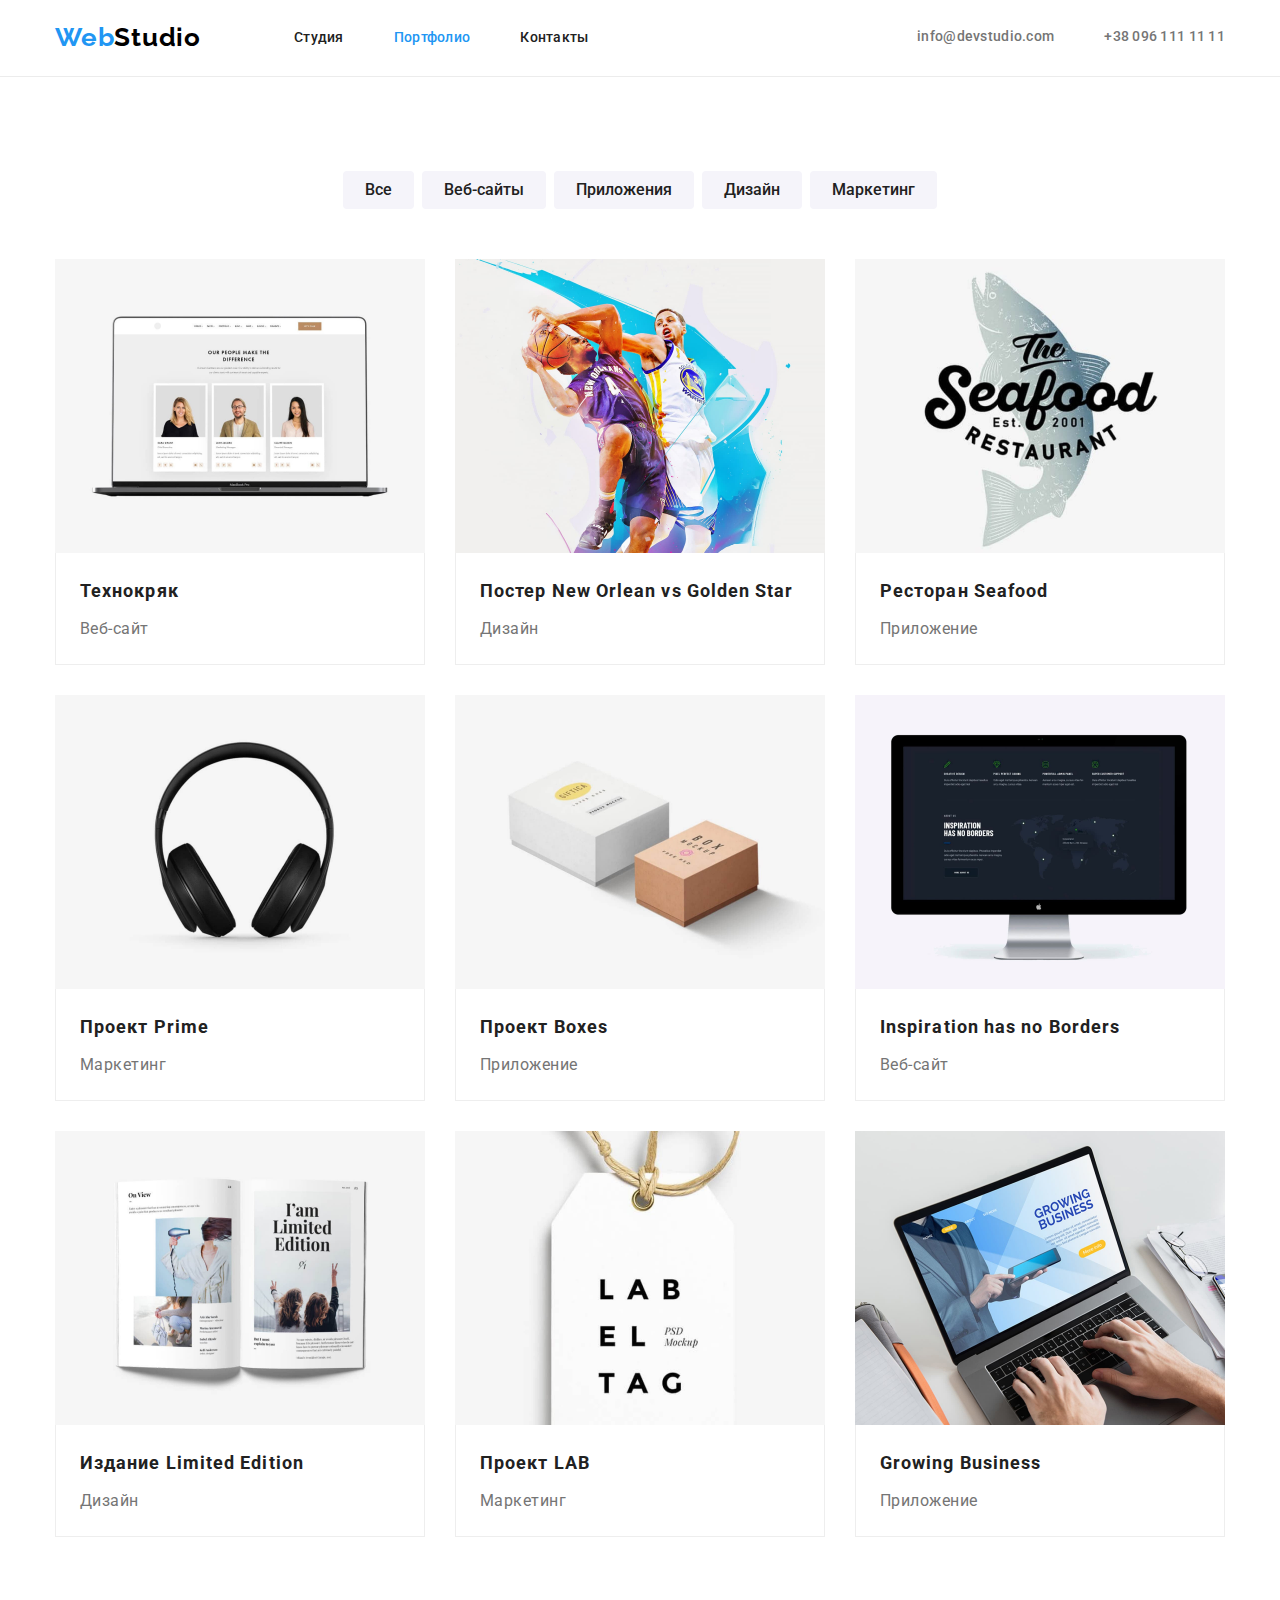
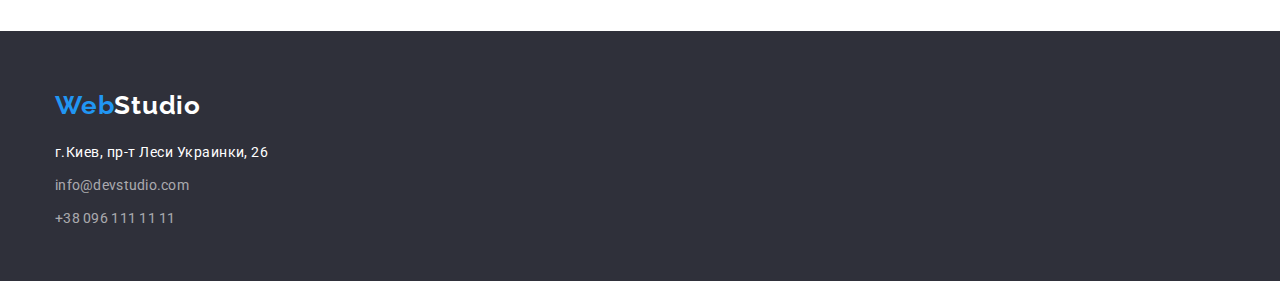
==== portfolio.html @ b526edb5 "1" ====
<!DOCTYPE html>
<html lang="en">

<head>
    <meta charset="UTF-8">
    <meta http-equiv="X-UA-Compatible" content="IE=edge">
    <meta name="viewport" content="width=device-width, initial-scale=1.0">
    <title>Web Studio-portfolio</title>
    <link rel="preconnect" href="https://fonts.googleapis.com">
    <link rel="preconnect" href="https://fonts.gstatic.com" crossorigin>
    <link rel="stylesheet"
        href="https://cdnjs.cloudflare.com/ajax/libs/modern-normalize/1.0.0/modern-normalize.min.css" />
    <link
        href="https://fonts.googleapis.com/css2?family=Raleway:wght@700&family=Roboto:wght@400;500;700;900&display=swap"
        rel="stylesheet">
    <link rel="stylesheet" href="./css/styles.css" />
</head>

<body>
    <header class="header-block ">
        <div class="container">
            <div class="flex-container">
                <!-- Навігація на інші сторінки -->
                <nav class="h-nav">
                    <a href="./index.html" class="logo">
                        <span class="logo-blue">Web</span>Studio
                    </a>
                    <ul class="site-nav list">
                        <li class="item"><a href="./index.html" class="nav-link ">Студия</a></li>
                        <li class="item"><a href="./portfolio.html" class="nav-link current">Портфолио</a></li>
                        <li class="item"><a href="" class="nav-link">Контакты</a></li>
                    </ul>
                </nav>
                <ul class="contact-list list">
                    <li class="item"><a class="contact-link" href="mailto:info@devstudio.com">info@devstudio.com</a>
                    </li>
                    <li class="item"><a class="contact-link" href="tel:+380961111111">+38 096 111 11 11</a></li>
                </ul>
            </div>
        </div>
    </header>
    <main>
        <section class="section">
            <!-- Схований заголовок -->
            <h1 class="visually-hidden">Портфолио</h1>

            <div class="container ">
                <ul class="buttons list ">
                    <li class="item"> <button type="button" class="button-portfolio current-btn">Все</button></li>
                    <li class="item"> <button type="button" class="button-portfolio">Веб-сайты</button> </li>
                    <li class="item"> <button type="button" class="button-portfolio">Приложения</button> </li>
                    <li class="item"> <button type="button" class="button-portfolio">Дизайн</button> </li>
                    <li class="item"> <button type="button" class="button-portfolio">Маркетинг</button> </li>
                </ul>

                <ul class="examples list ">
                    <li class="item-portfolio">
                        <img width="370" src="./images/laptop.jpg" alt="Ноутбук на якому зображено приклад сайту "
                            class="examples-img">
                        <div class="border-botom">
                            <h2 class="examples-title">Технокряк</h2>
                            <p class="examples-text">Веб-сайт</p>
                        </div>
                    </li>

                    <li class="item-portfolio">
                        <img width="370" src="./images/basketbol.jpg" alt="плакат з баскетболістами"
                            class="examples-img">
                        <div class="border-botom">
                            <h2 class="examples-title">Постер <span lang="en">New Orlean vs Golden Star</span></h2>
                            <p class="examples-text">Дизайн</p>
                        </div>
                    </li>
                    <li class="item-portfolio">
                        <img width="370" src="./images/fish.jpg" alt="Логотип ресторану'The Seafood'"
                            class="examples-img">
                        <div class="border-botom">
                            <h2 class="examples-title">Ресторан <span lang="en">Seafood</span></h2>
                            <p class="examples-text">Приложение</p>
                        </div>
                    </li>
                    <li class="item-portfolio">
                        <img width="370" src="./images/headphones.jpg" alt="Накладні навушники" class="examples-img">
                        <div class="border-botom">
                            <h2 class="examples-title">Проект <span lang="en">Prime</span></h2>
                            <p class="examples-text">Маркетинг</p>
                        </div>
                    </li>
                    <li class="item-portfolio">
                        <img width="370" src="./images/2-box.jpg" alt="Зображено 2 коробки " class="examples-img">
                        <div class="border-botom">
                            <h2 class="examples-title">Проект <span lang="en">Boxes</span></h2>
                            <p class="examples-text">Приложение</p>
                        </div>
                    </li>
                    <li class="item-portfolio">
                        <img width="370" src="./images/monitor.jpg" alt="Монітор з зображеним прикладом сайту"
                            class="examples-img">
                        <div class="border-botom">
                            <h2 class="examples-title" lang="en">Inspiration has no Borders</h2>
                            <p class="examples-text">Веб-сайт</p>
                        </div>
                    </li>
                    <li class="item-portfolio">
                        <img width="370" src="./images/magazine.jpg" alt="відкритий журнал" class="examples-img">
                        <div class="border-botom">
                            <h2 class="examples-title">Издание <span lang="en">Limited Edition</span></h2>
                            <p class="examples-text">Дизайн</p>
                        </div>
                    </li>
                    <li class="item-portfolio">
                        <img width="370" src="./images/leable.jpg" alt="Бірка для одягу" class="examples-img">
                        <div class="border-botom">
                            <h2 class="examples-title">Проект <span lang="en">LAB</span></h2>
                            <p class="examples-text">Маркетинг</p>
                        </div>
                    </li>
                    <li class="item-portfolio">
                        <img width="370" src="./images/laptop-hands.jpg" alt="Ноутбук , хтось друкує"
                            class="examples-img">
                        <div class="border-botom">
                            <h2 class="examples-title" lang="en">Growing Business</h2>
                            <p class="examples-text">Приложение</p>
                        </div>
                    </li>
                </ul>
            </div>
        </section>
    </main>
    <footer>
        <div class="container">
            <a href="./index.html" class="logo">
                <span class="logo-blue">Web</span>Studio
            </a>
            <address>
                <ul class="list">
                    <li class="footer-item"><a target="_blank" class="address-ofice" rel="noreferrer noopener"
                            href=" https://goo.gl/maps/ZoGBy2pLPGvZENqX7">
                            г.Киев, пр-т Леси Украинки, 26</a></li>
                    <li class="footer-item"><a class="contact-link"
                            href="mailto:info@devstudio.com">info@devstudio.com</a>
                    </li>
                    <li class="footer-item"><a class="contact-link" href="tel:+380961111111">+38 096 111 11 11</a></li>
                </ul>
            </address>
        </div>
    </footer>
</body>

</html>
---- css/styles.css ----
/* MAIN global properties */
:root {
    --primary-text-color: #757575;
    --accent-color: #2196F3;
    --title-text-color: #212121;
    --primary-bacground-color: #ffffff;
}

body {
    margin: 0;

    font-family: 'Roboto', sans-serif;
    color: var(--title-text-color);
    font-size: 16px;
    letter-spacing: 0.03em;
    background-color: var(--primary-bacground-color);
}

.visually-hidden {
    position: absolute;
    width: 1px;
    height: 1px;
    margin: -1px;
    border: 0;
    padding: 0;
    white-space: nowrap;
    clip-path: inset(100%);
    clip: rect(0 0 0 0);
    overflow: hidden;
}

h1, h2, h3, p, ul {
    margin-top: 0;
    margin-bottom: 0;
    padding-inline-start: 0;
}

a {
    font-style: normal;
    text-decoration-line: none;
}

.list {
    list-style: none;
}

button {
    text-decoration: none;
    font-family: inherit;
    border: none;
    cursor: pointer;
}

.container {
    max-width: 1200px;
    padding-left: 15px;
    padding-right: 15px;
    margin-left: auto;
    margin-right: auto;
}

.section {
    padding-top: 94px;
    padding-bottom: 94px;

}

/* HEADER */
.h-nav {
    display: flex;
    align-items: center;
    flex-wrap: wrap;
}

.header-block {
    border-bottom: 1px solid #ECECEC;

}

.flex-container {
    display: flex;
    align-items: center;
    flex-wrap: wrap;


}

.site-nav {

    display: flex;
    padding: 0;
    margin-block-start: 0;
    margin-block-end: 0;

}

.site-nav .item:not(:last-child),
.contact-list .item:not(:last-child) {
    margin-right: 50px;
}

.contact-list {

    margin-left: auto;
    display: flex;
    height: 17px;

}



.logo {
    text-decoration: none;
    font-family: 'Raleway', sans-serif;
    font-weight: 700;
    font-size: 26px;
    line-height: 1, 19;
    letter-spacing: 0.03em;
    color: #000000;

    margin-right: 93px;
}

.nav-link {
    color: var(--title-text-color);
    padding-top: 30px;
    padding-bottom: 30px;
    display: inline-block
}

.logo-blue, .nav-link:hover,
.nav-link:focus, .contact-link:hover,
.contact-link:focus, .current {
    color: var(--accent-color);
}

.nav-link,
.contact-link {
    font-size: 14px;
    line-height: 1.14;
    font-weight: 500;
    letter-spacing: 0.02em;
}

.contact-link {
    color: var(--primary-text-color);
    display: flex;
}

/* hero */
.hero {
    background-color: #2F303A;

    padding-bottom: 200px;
    padding-top: 200px;
}




.hero-title {
    color: #F5F4FA;
    font-weight: 900;
    font-size: 44px;
    line-height: 1.36;
    text-align: center;
    letter-spacing: 0.06em;
    text-transform: uppercase;

    margin-bottom: 30px;
    max-width: 700px;

    margin-left: auto;
    margin-right: auto;

}

.button-hero {
    background-color: var(--accent-color);
    color: #F5F4FA;

    display: block;
    min-width: 200px;
    height: 50px;
    border-radius: 4px;
    margin-right: auto;
    margin-left: auto;
}

.button-hero:hover,
.button-hero:focus{
background-color: #188CE8;
;
}
.button-portfolio:hover,
.button-portfolio:focus,
.current-btn {
    background-color: var(--accent-color);
    color: #ffffff;
}

/* Приимущества */
.benefits {
    padding-top: 94px;
}

.benefits .list {
    display: flex;
    flex-wrap: wrap;
    gap: 30px;

    justify-content: center;
}

.benefits-title {
    font-size: 14px;
    line-height: 1.14;
    text-transform: uppercase;
    margin-bottom: 10px;

}

.item-benefit {
    min-height: 100px;
    max-width: 270px;
}

/* .list .item-benefit:not(:last-child) {
    margin-right: 30px;
} */

.benefits-text {
    font-size: 14px;
    line-height: 1.71;
    color: var(--primary-text-color);
    font-weight: 400;
    margin-block-end: 0;
    margin-block-start: 0;
}


.section-title {
    font-size: 36px;
    line-height: 1.17;
    text-align: center;
    margin-bottom: 50px;
}

/* works */


.works .list {
    display: flex;
    gap: 30px;
    flex-wrap: wrap;


    justify-content: center;
}

.works {
    padding-top: 0px;
}

/* stuff */
.team {
    background-color: #F5F4FA;
}

.team .list {
    display: flex;
    flex-wrap: wrap;
    gap: 30px;
    padding-inline-start: 0;

    justify-content: center;
}

.item-stuff {
    background: #FFFFFF;
    box-shadow: 0px 1px 3px rgba(0, 0, 0, 0.12), 0px 1px 1px rgba(0, 0, 0, 0.14), 0px 2px 1px rgba(0, 0, 0, 0.2);
    border-radius: 0px 0px 4px 4px;
}

/* .item-stuff:not(:last-child) {
    margin-right: 30px;
} */

.employee-name {
    font-weight: 500;
    font-size: 16px;
    line-height: 1.19;
    text-align: center;

    padding-top: 30px;
    margin-bottom: 10px;
}

.employee-position {
    color: var(--primary-text-color);
    line-height: 1.19;
    font-weight: 400;

    margin: 0;
    text-align: center;

    padding-bottom: 30px;
}

/* portfolio */
.examples {}



.button-portfolio {
    background-color: #F5F4FA;
    color: var(--title-text-color);
    line-height: 1.62;
    font-weight: 500;

    padding: 6px 22px;
    border-radius: 4px;

}


.buttons {
    display: flex;
    flex-wrap: wrap;
    gap: 8px;
    justify-content: center;
}


.examples-img {
    display: block;
    max-width: 100%;
    height: auto;
}

.examples-title {
    font-size: 18px;
    line-height: 2;
    letter-spacing: 0.06em;

    margin-bottom: 5px;

}


.item-portfolio {
    width: 370px;

    background: #FFFFFF;


}

.border-botom {
    border-bottom: 1px solid #EEEEEE;
    border-left: 1px solid #EEEEEE;
    border-right: 1px solid #EEEEEE;

    padding: 20px 24px;
}

.examples {
    display: flex;
    flex-wrap: wrap;
    gap: 30px;
    margin-top: 50px;

    justify-content: center;
}

/* .examples .item-portfolio:nth-child(3n) {
    margin-right: 0;
}

.examples .item-portfolio:nth-last-child(-n + 3) {
    margin-bottom: 0;
} */

.examples-text {
    color: var(--primary-text-color);
    line-height: 1.88;
    font-weight: 400;
}

/* futer */
footer {
    padding-top: 60px;
    padding-bottom: 60px;
    background-color: #2F303A;
    max-height: 250px;
}





.address-ofice,
footer .contact-link {
    font-size: 14px;
    line-height: 1.71;
    font-weight: 400;
}

footer .logo,
.address-ofice {
    color: #ffffff;
}

footer .logo {
    display: block;
    margin-bottom: 20px;
}

.list .footer-item:not(:last-child) {
    margin-bottom: 9px;
}

footer .contact-link {
    color: rgba(255, 255, 255, 0.6);
}
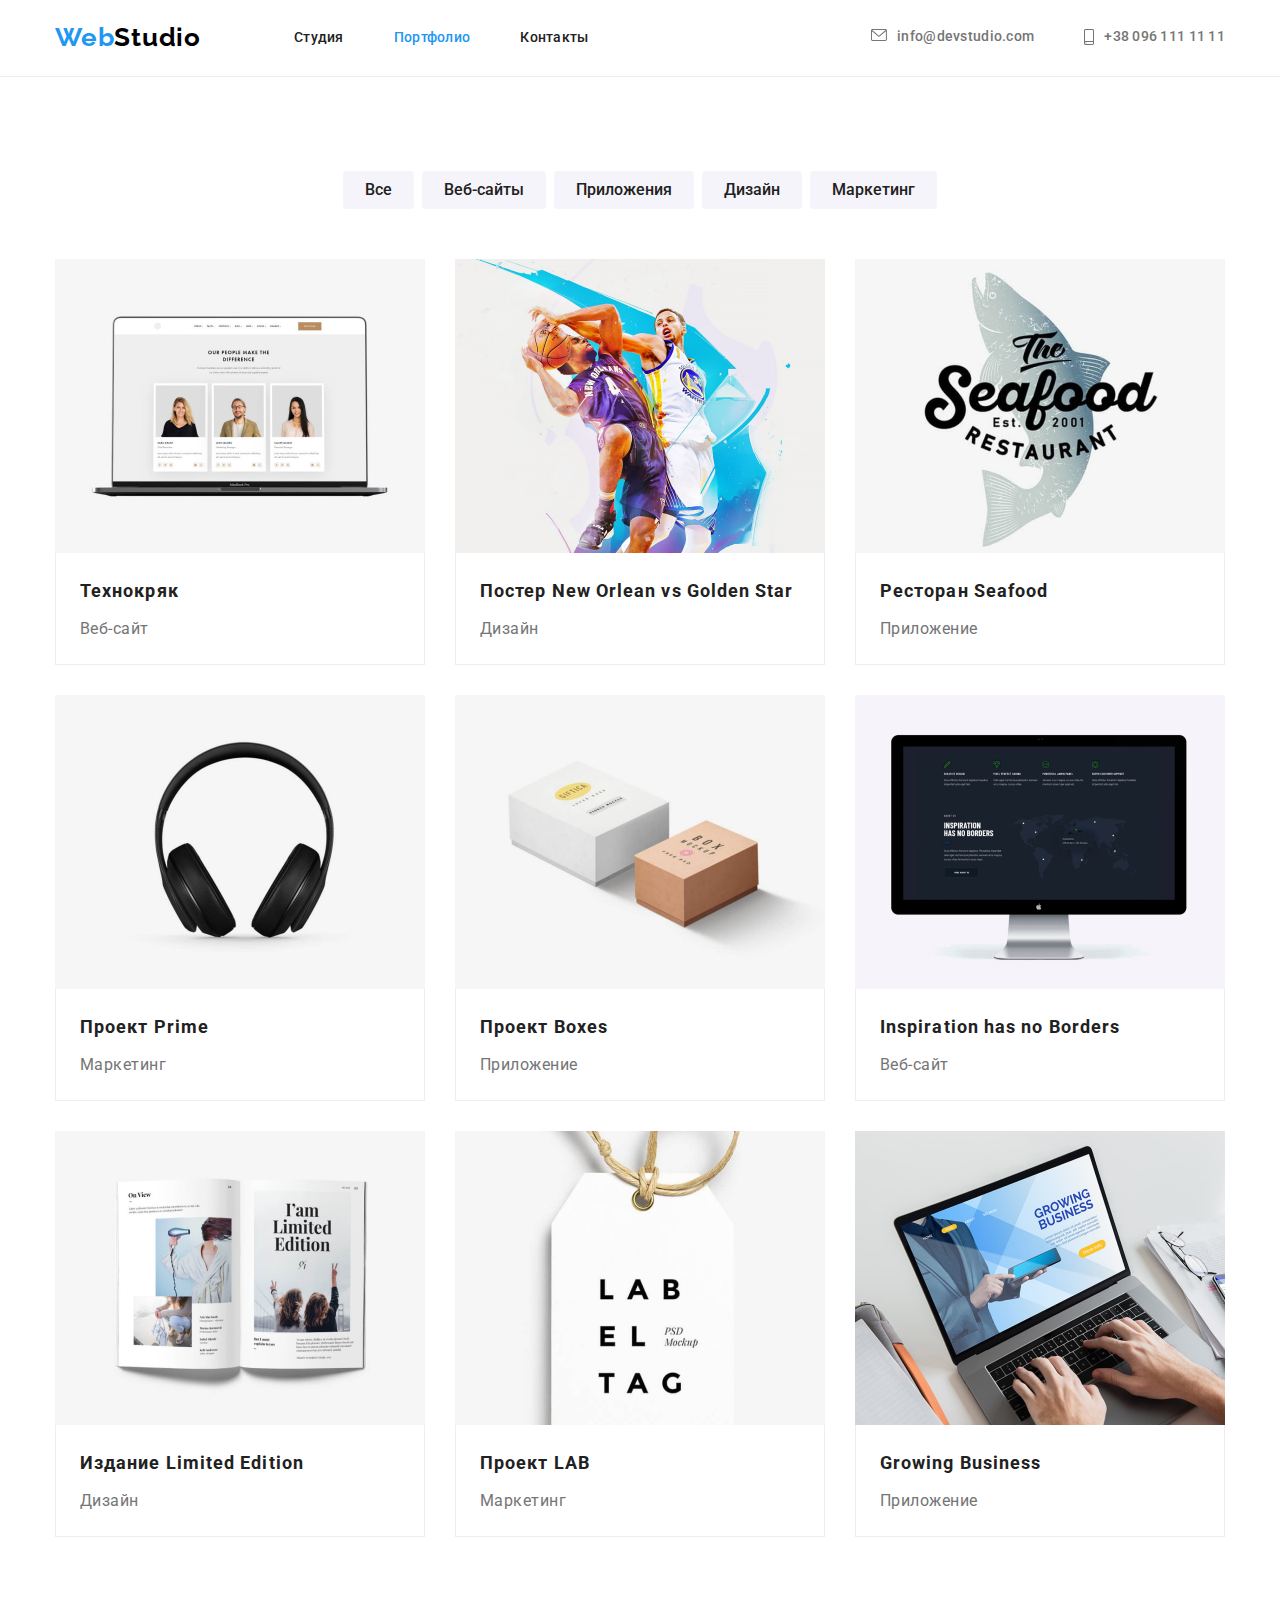
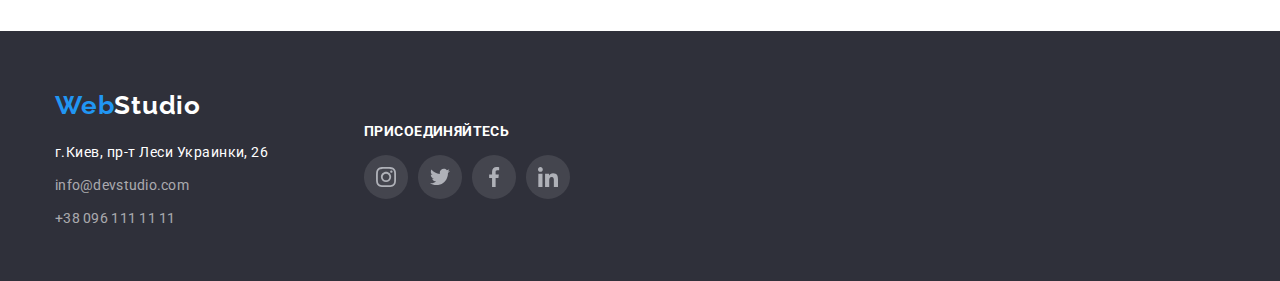
==== commit 02360d58: "Fin-hm04" ====
--- a/portfolio.html
+++ b/portfolio.html
@@ -32,9 +32,29 @@
                     </ul>
                 </nav>
                 <ul class="contact-list list">
-                    <li class="item"><a class="contact-link" href="mailto:info@devstudio.com">info@devstudio.com</a>
-                    </li>
-                    <li class="item"><a class="contact-link" href="tel:+380961111111">+38 096 111 11 11</a></li>
+                    <li class="item"><a class="contact-link" href="mailto:info@devstudio.com">
+                            <div class="moilto">
+                                <svg class=" icon">
+                                    <use href="./images/icon.svg#icon-envelope"></use>
+                                </svg>info@devstudio.com
+                            </div>
+                        </a>
+                    </li>
+                    <li>
+                        <use>
+
+                        </use>
+                    </li>
+                    <li class="item">
+                        <a class="contact-link" href="tel:+380961111111">
+                            <div class="moilto">
+                                <svg class=" icon-s">
+                                    <use href="./images/icon.svg#icon-smartphone"></use>
+                                </svg>
+                                +38 096 111 11 11
+                            </div>
+                        </a>
+                    </li>
                 </ul>
             </div>
         </div>
@@ -46,7 +66,7 @@
 
             <div class="container ">
                 <ul class="buttons list ">
-                    <li class="item"> <button type="button" class="button-portfolio current-btn">Все</button></li>
+                    <li class="item"> <button type="button" class="button-portfolio">Все</button></li>
                     <li class="item"> <button type="button" class="button-portfolio">Веб-сайты</button> </li>
                     <li class="item"> <button type="button" class="button-portfolio">Приложения</button> </li>
                     <li class="item"> <button type="button" class="button-portfolio">Дизайн</button> </li>
@@ -128,21 +148,58 @@
         </section>
     </main>
     <footer>
-        <div class="container">
-            <a href="./index.html" class="logo">
-                <span class="logo-blue">Web</span>Studio
-            </a>
-            <address>
-                <ul class="list">
-                    <li class="footer-item"><a target="_blank" class="address-ofice" rel="noreferrer noopener"
-                            href=" https://goo.gl/maps/ZoGBy2pLPGvZENqX7">
-                            г.Киев, пр-т Леси Украинки, 26</a></li>
-                    <li class="footer-item"><a class="contact-link"
-                            href="mailto:info@devstudio.com">info@devstudio.com</a>
-                    </li>
-                    <li class="footer-item"><a class="contact-link" href="tel:+380961111111">+38 096 111 11 11</a></li>
-                </ul>
+        <div class=" container ">
+            <div class="footer-adress">
+                <a href="./index.html" class="logo">
+                    <span class="logo-blue">Web</span>Studio
+                </a>
+                <address>
+                    <ul class="list">
+                        <li class="footer-item"><a target="_blank" class="address-ofice" rel="noreferrer noopener"
+                                href=" https://goo.gl/maps/ZoGBy2pLPGvZENqX7">
+                                г.Киев, пр-т Леси
+                                Украинки, 26</a></li>
+                        <li class="footer-item"><a class="contact-link"
+                                href="mailto:info@devstudio.com">info@devstudio.com</a>
+                        </li>
+                        <li class="footer-item"><a class="contact-link" href="tel:+380961111111">+38
+                                096 111 11 11</a></li>
+                    </ul>
+            </div>
             </address>
+            <div class="footer-media">
+                <h2>присоединяйтесь</h2>
+                <ul class="employee-list-media">
+                    <li class="item-media">
+                        <a class="link-media" href="">
+                            <svg class="media-svg">
+                                <use href="./images/icon.svg#insta"></use>
+                            </svg>
+                        </a>
+                    </li>
+                    <li class="item-media">
+                        <a class="link-media" href="">
+                            <svg class="media-svg">
+                                <use href="./images/icon.svg#twiter"></use>
+                            </svg>
+                        </a>
+                    </li>
+                    <li class="item-media">
+                        <a class="link-media" href="">
+                            <svg class="media-svg">
+                                <use href="./images/icon.svg#facebok"></use>
+                            </svg>
+                        </a>
+                    </li>
+                    <li class="item-media">
+                        <a class="link-media" href="">
+                            <svg class="media-svg">
+                                <use href="./images/icon.svg#linkendin"></use>
+                            </svg>
+                        </a>
+                    </li>
+                </ul>
+            </div>
         </div>
     </footer>
 </body>
--- a/css/styles.css
+++ b/css/styles.css
@@ -65,6 +65,10 @@
 
 }
 
+img {
+    display: block;
+}
+
 /* HEADER */
 .h-nav {
     display: flex;
@@ -128,12 +132,14 @@
     display: inline-block
 }
 
-.logo-blue, .nav-link:hover,
-.nav-link:focus, .contact-link:hover,
-.contact-link:focus, .current {
+.nav-link:hover,
+.nav-link:focus,
+.logo-blue, .current {
     color: var(--accent-color);
 }
 
+/* .contact-link:hover, */
+/* .contact-link:focus , */
 .nav-link,
 .contact-link {
     font-size: 14px;
@@ -147,6 +153,36 @@
     display: flex;
 }
 
+.moilto {
+    display: flex;
+    gap: 10px;
+}
+
+.moilto:hover .icon,
+.moilto:focus .icon,
+.moilto:hover .icon-s,
+.moilto:focus .icon-s,
+.moilto:hover,
+.moilto:focus {
+    color: var(--accent-color);
+    fill: var(--accent-color);
+}
+
+.icon {
+    display: inline-block;
+    height: 12px;
+    width: 16px;
+    fill: var(--primary-text-color);
+}
+
+.icon-s {
+    display: inline-block;
+    height: 16px;
+    width: 10px;
+    fill: var(--primary-text-color);
+}
+
+
 /* hero */
 .hero {
     background-color: #2F303A;
@@ -155,7 +191,11 @@
     padding-top: 200px;
 }
 
-
+.hero {
+    background-image: linear-gradient(to right, rgba(46, 48, 58, 0.41), rgba(47, 47, 58, 0.4)), url("../images/bacground-hero.jpg");
+    background-size: cover;
+
+}
 
 
 .hero-title {
@@ -188,15 +228,20 @@
 }
 
 .button-hero:hover,
-.button-hero:focus{
-background-color: #188CE8;
-;
-}
+.button-hero:focus {
+    background-color: #188CE8;
+    ;
+}
+
 .button-portfolio:hover,
 .button-portfolio:focus,
 .current-btn {
     background-color: var(--accent-color);
     color: #ffffff;
+    box-shadow: 0px 3px 1px rgba(0, 0, 0, 0.1),
+        0px 1px 2px rgba(0, 0, 0, 0.08),
+        0px 2px 2px rgba(0, 0, 0, 0.12);
+
 }
 
 /* Приимущества */
@@ -210,6 +255,26 @@
     gap: 30px;
 
     justify-content: center;
+}
+
+.benefit-top-box {
+    width: 270px;
+    height: 120px;
+
+    background: #F5F4FA;
+    border-radius: 4px;
+    margin-bottom: 30px;
+
+    display: flex;
+    align-items: center;
+    justify-content: center;
+
+}
+
+.benefit-logo {
+    width: 70px;
+    height: 70px;
+
 }
 
 .benefits-title {
@@ -225,9 +290,7 @@
     max-width: 270px;
 }
 
-/* .list .item-benefit:not(:last-child) {
-    margin-right: 30px;
-} */
+
 
 .benefits-text {
     font-size: 14px;
@@ -280,6 +343,8 @@
     background: #FFFFFF;
     box-shadow: 0px 1px 3px rgba(0, 0, 0, 0.12), 0px 1px 1px rgba(0, 0, 0, 0.14), 0px 2px 1px rgba(0, 0, 0, 0.2);
     border-radius: 0px 0px 4px 4px;
+
+    padding-bottom: 32px;
 }
 
 /* .item-stuff:not(:last-child) {
@@ -304,8 +369,92 @@
     margin: 0;
     text-align: center;
 
-    padding-bottom: 30px;
-}
+
+}
+
+.employee-list-media {
+    justify-content: center;
+
+    margin-top: 16px;
+
+    display: flex;
+    list-style: none;
+    gap: 10px;
+
+}
+
+.item-media {
+    border-radius: 50%;
+
+}
+
+.link-media {
+    border-radius: 50%;
+
+    display: flex;
+
+    align-items: center;
+    justify-content: center;
+    width: 44px;
+    height: 44px;
+}
+
+.media-svg {
+
+
+    fill: #AFB1B8;
+
+    width: 20px;
+    height: 20px;
+}
+
+
+.item-media:hover .media-svg,
+.item-media:hover,
+.item-media:focus .media-svg,
+.item-media:focus {
+    background-color: var(--accent-color);
+    fill: white;
+
+}
+
+/* Clients */
+
+
+.clients-list {
+    display: flex;
+    list-style: none;
+    flex-wrap: wrap;
+    gap: 30px;
+
+
+}
+
+.clients-item {}
+
+.clients-link {
+    display: inline-flex;
+    justify-content: center;
+    align-items: center;
+
+
+    width: 170px;
+    height: 92px;
+    border: 1px solid #AFB1B8;
+    border-radius: 4px;
+    fill: #AFB1B8;
+
+
+}
+
+.clients-link:hover .clients-icon,
+.clients-link:hover {
+    border-color: var(--accent-color);
+    fill: var(--accent-color);
+
+}
+
+
 
 /* portfolio */
 .examples {}
@@ -333,7 +482,6 @@
 
 
 .examples-img {
-    display: block;
     max-width: 100%;
     height: auto;
 }
@@ -364,6 +512,13 @@
     padding: 20px 24px;
 }
 
+.item-portfolio:hover {
+    box-shadow: 0px 1px 1px rgba(0, 0, 0, 0.12),
+        0px 4px 4px rgba(0, 0, 0, 0.06),
+        1px 4px 6px rgba(0, 0, 0, 0.16);
+
+}
+
 .examples {
     display: flex;
     flex-wrap: wrap;
@@ -373,13 +528,7 @@
     justify-content: center;
 }
 
-/* .examples .item-portfolio:nth-child(3n) {
-    margin-right: 0;
-}
-
-.examples .item-portfolio:nth-last-child(-n + 3) {
-    margin-bottom: 0;
-} */
+
 
 .examples-text {
     color: var(--primary-text-color);
@@ -422,4 +571,31 @@
 
 footer .contact-link {
     color: rgba(255, 255, 255, 0.6);
+}
+
+footer>.container {
+    display: flex;
+
+    align-items: center;
+}
+
+.footer-adress {
+    margin-right: 70px;
+}
+
+.footer-media>h2 {
+    font-weight: 700;
+    font-size: 14px;
+    line-height: 1.2;
+    letter-spacing: 0.03em;
+    text-transform: uppercase;
+    color: #ffffff;
+}
+
+.footer-media .item-media {
+    background-color: rgba(255, 255, 255, 0.1);
+}
+
+.footer-media .item-media:hover {
+    background-color: var(--accent-color);
 }